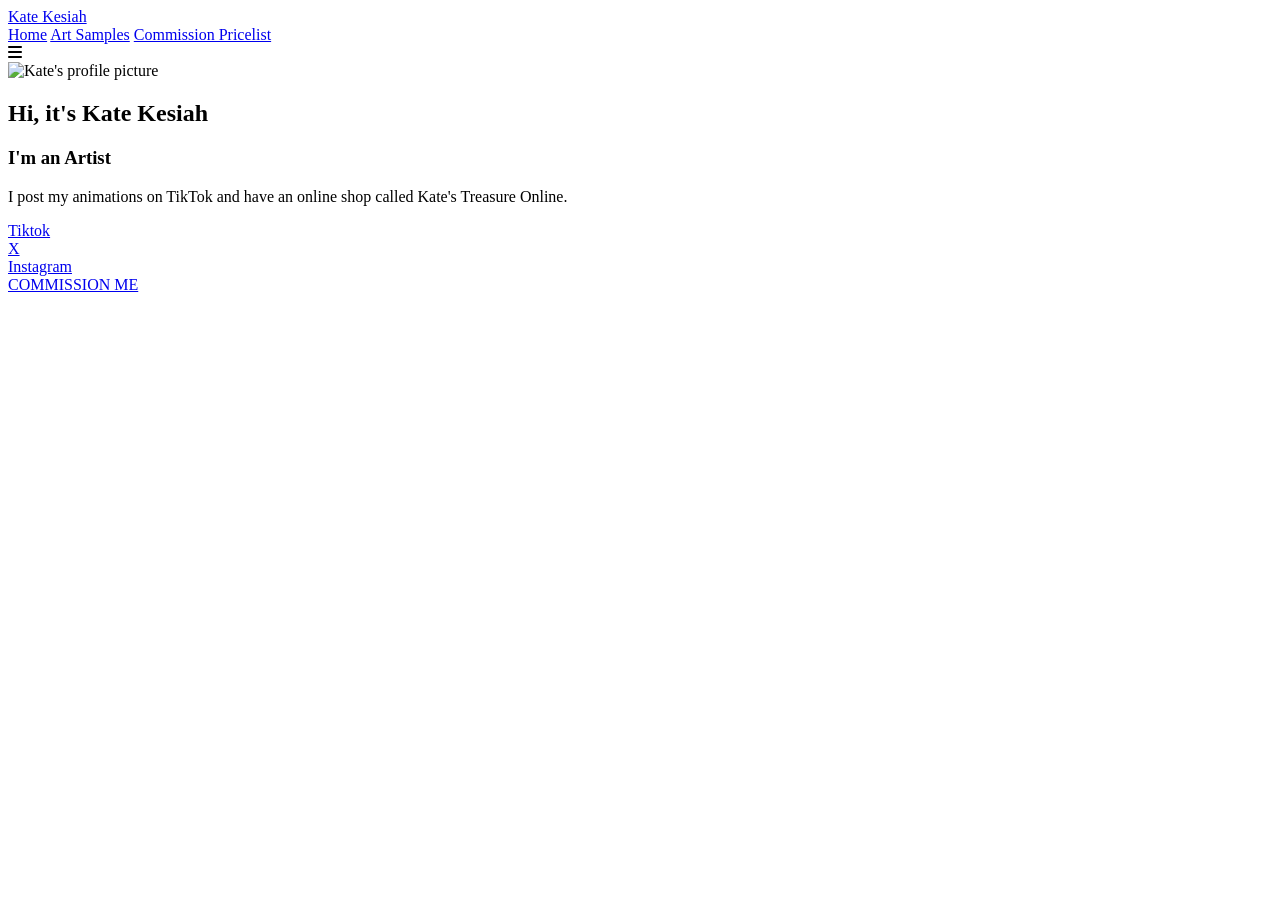
==== index.html @ e9f0169d "Add files via upload" ====
<!DOCTYPE html>
<html lang="en">
<head>
    <meta charset="UTF-8">
    <meta name="viewport" content="width=device-width, initial-scale=1.0">

    <link rel="stylesheet" href="https://cdnjs.cloudflare.com/ajax/libs/font-awesome/6.5.2/css/all.min.css">
    <link rel="stylesheet" href="style.css">

    <title>Portfolio Website</title>
</head>

<body>

    <header>
        <a href="#" class="logo">Kate Kesiah</a>

        <nav>
    <a href="index.html" class="active">Home</a>
    <a href="samples/samples.html">Art Samples</a>
    <a href="price/price.html">Commission Pricelist</a>
</nav>

        <i class="fa-solid fa-bars" id="menu-icon"></i>
    </header>

    <section class="home">

        <div class="home-img">
            <img src="main.jpg" alt="Kate's profile picture">
        </div>

        <div class="home-content">

            <h1>Hi, it's <span>Kate Kesiah</span></h1>

            <h3>I'm an <span>Artist</span></h3>

            <p>
                I post my animations on TikTok and have an
                online shop called Kate's Treasure Online.
            </p>

            <div class="social-icons">
                <a href="https://www.tiktok.com/@katekesiah?_r=1&_t=ZS-9BWnSjM0FAj">Tiktok</a> 
                <br>
                <a href="https://x.com/katekesiahh">X</a>
                <br>
                <a href="https://www.instagram.com/katekesiahh?dmpr=bTh3d3p6ZDBnM2E4">Instagram</a>
            </div>

            <a href="#" class="btn">COMMISSION ME</a>

        </div>

    </section>

    <script>
    const menuIcon = document.getElementById('menu-icon');
    const nav = document.querySelector('nav');

    menuIcon.addEventListener('click', () => {
        nav.classList.toggle('active');
        menuIcon.classList.toggle('fa-bars');
        menuIcon.classList.toggle('fa-xmark');
    });
    </script>

</body>
</html>
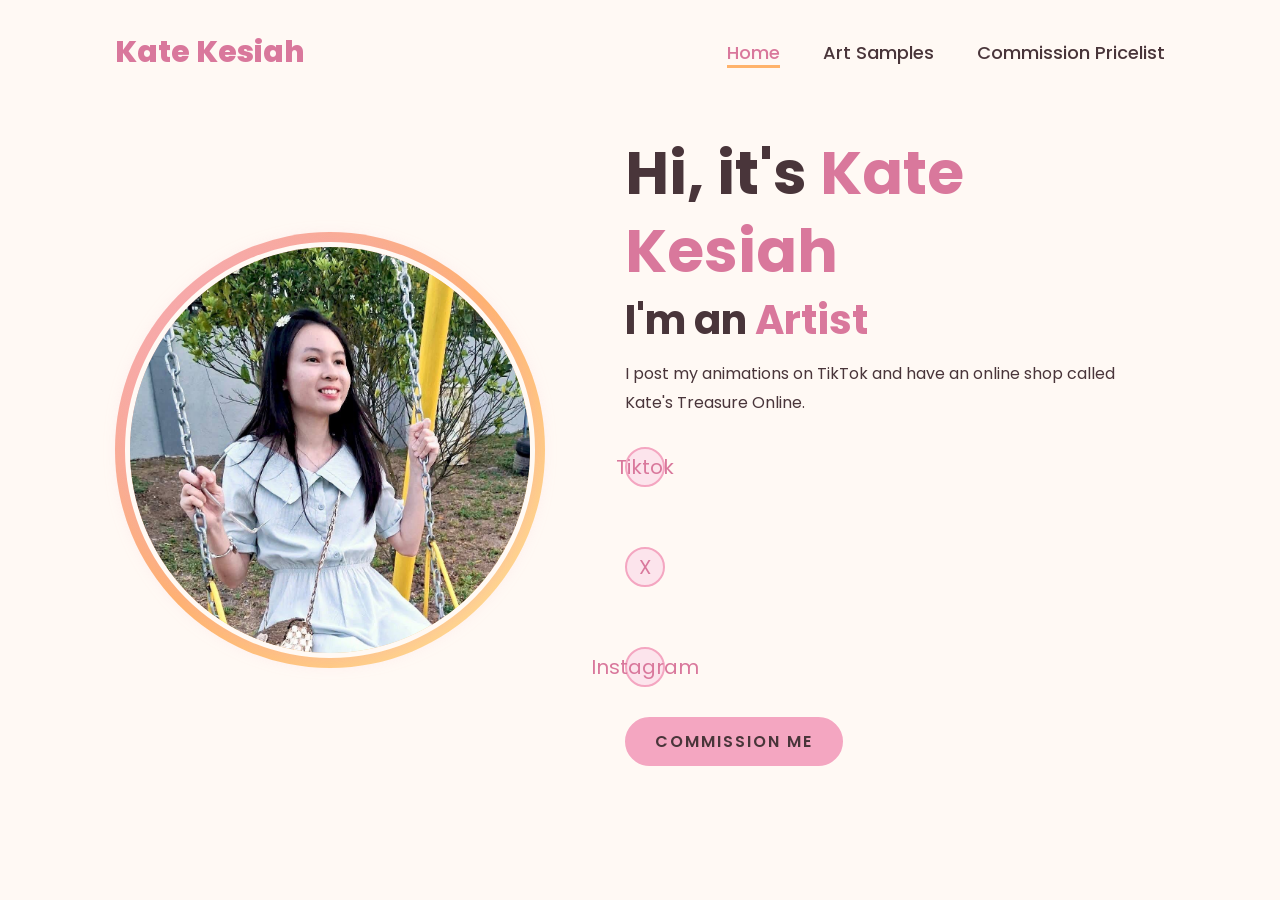
==== commit f8b5fc0d: "Fix HTML formatting and update link paths" ====
--- a/index.html
+++ b/index.html
@@ -18,8 +18,8 @@
 
         <nav>
     <a href="index.html" class="active">Home</a>
-    <a href="samples/samples.html">Art Samples</a>
-    <a href="price/price.html">Commission Pricelist</a>
+    <a href="Samples/samples.html">Art Samples</a>
+    <a href="Price/price.html">Commission Pricelist</a>
 </nav>
 
         <i class="fa-solid fa-bars" id="menu-icon"></i>
--- a/style.css
+++ b/style.css
@@ -0,0 +1,309 @@
+
+@import url('https://fonts.googleapis.com/css2?family=Poppins:wght@100;200;300;400;500;600&display=swap');
+
+/* COLOR PALETTE */
+:root {
+    --pink: #F4A6C1;
+    --light-pink: #FCE4EC;
+    --white: #FFF9F4;
+    --orange: #FFB36B;
+    --yellow: #FFE69A;
+    --text: #49353A;
+    --dark-pink: #D9789C;
+}
+
+* {
+    margin: 0;
+    padding: 0;
+    box-sizing: border-box;
+    text-decoration: none;
+    border: none;
+    outline: none;
+    font-family: 'Poppins', sans-serif;
+}
+
+html {
+    font-size: 62.5%;
+    scroll-behavior: smooth;
+}
+
+body {
+    width: 100%;
+    min-height: 100vh;
+    overflow-x: hidden;
+    background-color: var(--white);
+    color: var(--text);
+}
+
+/* HEADER */
+
+header {
+    margin-top: 20px;
+    position: fixed;
+    top: 0;
+    left: 0;
+    width: 100%;
+    padding: 1rem 9%;
+    background-color: transparent;
+    display: flex;
+    justify-content: space-between;
+    align-items: center;
+    z-index: 100;
+}
+
+.logo {
+    font-size: 3rem;
+    color: var(--dark-pink);
+    font-weight: 800;
+    cursor: pointer;
+    transition: 0.5s ease;
+}
+
+.logo:hover {
+    transform: scale(1.1);
+}
+
+/* NAVIGATION */
+
+nav a {
+    font-size: 1.8rem;
+    color: var(--text);
+    margin-left: 4rem;
+    font-weight: 500;
+    transition: 0.3s ease;
+    border-bottom: 3px solid transparent;
+}
+
+nav a:hover,
+nav a.active {
+    color: var(--dark-pink);
+    border-bottom: 3px solid var(--orange);
+}
+
+/* MENU ICON */
+
+
+/* MENU ICON */
+
+#menu-icon {
+    font-size: 3rem;
+    color: var(--dark-pink);
+    cursor: pointer;
+    display: none;
+}
+
+/* RESPONSIVE NAVIGATION */
+
+@media (max-width: 1100px) {
+
+    #menu-icon {
+        display: block;
+    }
+
+    nav {
+        position: absolute;
+        display: none;
+        top: 100%;
+        right: 9%;
+        width: 280px;
+        border: 2px solid var(--pink);
+        border-radius: 1.5rem;
+        padding: 1rem 2rem;
+        background-color: var(--light-pink);
+    }
+
+    nav.active {
+        display: block;
+    }
+
+    nav a {
+        display: block;
+        font-size: 1.8rem;
+        margin: 2rem 0;
+        color: var(--text);
+    }
+
+    nav a:hover,
+    nav a.active {
+        color: var(--dark-pink);
+        border-bottom: 2px solid var(--orange);
+    }
+}
+
+/* HOME SECTION */
+
+section {
+    min-height: 100vh;
+    padding: 5rem 9%;
+}
+
+.home {
+    display: flex;
+    justify-content: center;
+    align-items: center;
+    gap: 8rem;
+    background-color: var(--white);
+}
+
+.home-content h1 {
+    font-size: 6rem;
+    font-weight: 700;
+    line-height: 1.3;
+}
+
+span {
+    color: var(--dark-pink);
+}
+
+.home-content h3 {
+    font-size: 4rem;
+    margin-bottom: 1rem;
+    font-weight: 700;
+}
+
+.home-content p {
+    font-size: 1.6rem;
+    line-height: 1.8;
+    color: var(--text);
+}
+
+/* PROFILE IMAGE */
+
+.home-img {
+    border-radius: 50%;
+    padding: 1rem;
+    background: linear-gradient(
+        135deg,
+        var(--pink),
+        var(--orange),
+        var(--yellow)
+    );
+}
+
+.home-img img {
+    position: relative;
+    display: block;
+    width: 32vw;
+    border-radius: 50%;
+    border: 5px solid var(--white);
+    box-shadow: 0 0 20px rgba(244, 166, 193, 0.4);
+    cursor: pointer;
+    transition: 0.3s ease;
+}
+
+.home-img img:hover {
+    transform: scale(1.03);
+}
+
+/* SOCIAL ICONS */
+
+.social-icons a {
+    display: inline-flex;
+    justify-content: center;
+    align-items: center;
+    width: 4rem;
+    height: 4rem;
+    background-color: var(--light-pink);
+    border: 0.2rem solid var(--pink);
+    font-size: 2rem;
+    border-radius: 50%;
+    margin: 3rem 1.5rem 3rem 0;
+    transition: 0.3s ease;
+    color: var(--dark-pink);
+}
+
+.social-icons a:hover {
+    color: var(--white);
+    transform: scale(1.3) translateY(-5px);
+    background-color: var(--orange);
+    border-color: var(--orange);
+    box-shadow: 0 0 20px rgba(255, 179, 107, 0.5);
+}
+
+/* COMMISSION BUTTON */
+
+.btn {
+    display: inline-block;
+    padding: 1rem 2.8rem;
+    background-color: var(--pink);
+    border-radius: 4rem;
+    font-size: 1.6rem;
+    color: var(--text);
+    letter-spacing: 0.2rem;
+    font-weight: 600;
+    border: 2px solid var(--pink);
+    transition: 0.3s ease;
+    cursor: pointer;
+}
+
+.btn:hover {
+    transform: scale(1.03);
+    background-color: var(--orange);
+    border-color: var(--orange);
+    color: var(--text);
+    box-shadow: 0 0 20px rgba(255, 179, 107, 0.5);
+}
+
+/* RESPONSIVE DESIGN */
+
+@media (max-width: 1000px) {
+    .home {
+        gap: 4rem;
+    }
+}
+
+@media (max-width: 995px) {
+
+    #menu-icon {
+        display: block;
+    }
+
+    nav {
+        position: absolute;
+        display: none;
+        top: 100%;
+        right: 0;
+        width: 40%;
+        border-left: 3px solid var(--pink);
+        border-bottom: 3px solid var(--orange);
+        border-bottom-left-radius: 2rem;
+        padding: 1rem;
+        background-color: var(--light-pink);
+    }
+
+    nav.active {
+        display: block;
+    }
+
+    nav a {
+        display: block;
+        font-size: 2rem;
+        margin: 3rem 0;
+    }
+
+    nav a:hover,
+    nav a.active {
+        padding: 1rem;
+        border-radius: 0.5rem;
+        border-bottom: 0.5rem solid var(--orange);
+    }
+
+    .home {
+        flex-direction: column;
+        margin: 5rem 4rem;
+        text-align: center;
+    }
+
+    .home-content h1 {
+        font-size: 5rem;
+    }
+
+    .home-content h3 {
+        font-size: 2.5rem;
+    }
+
+    .home-img img {
+        width: 70vw;
+        margin-top: 1rem;
+    }
+}
